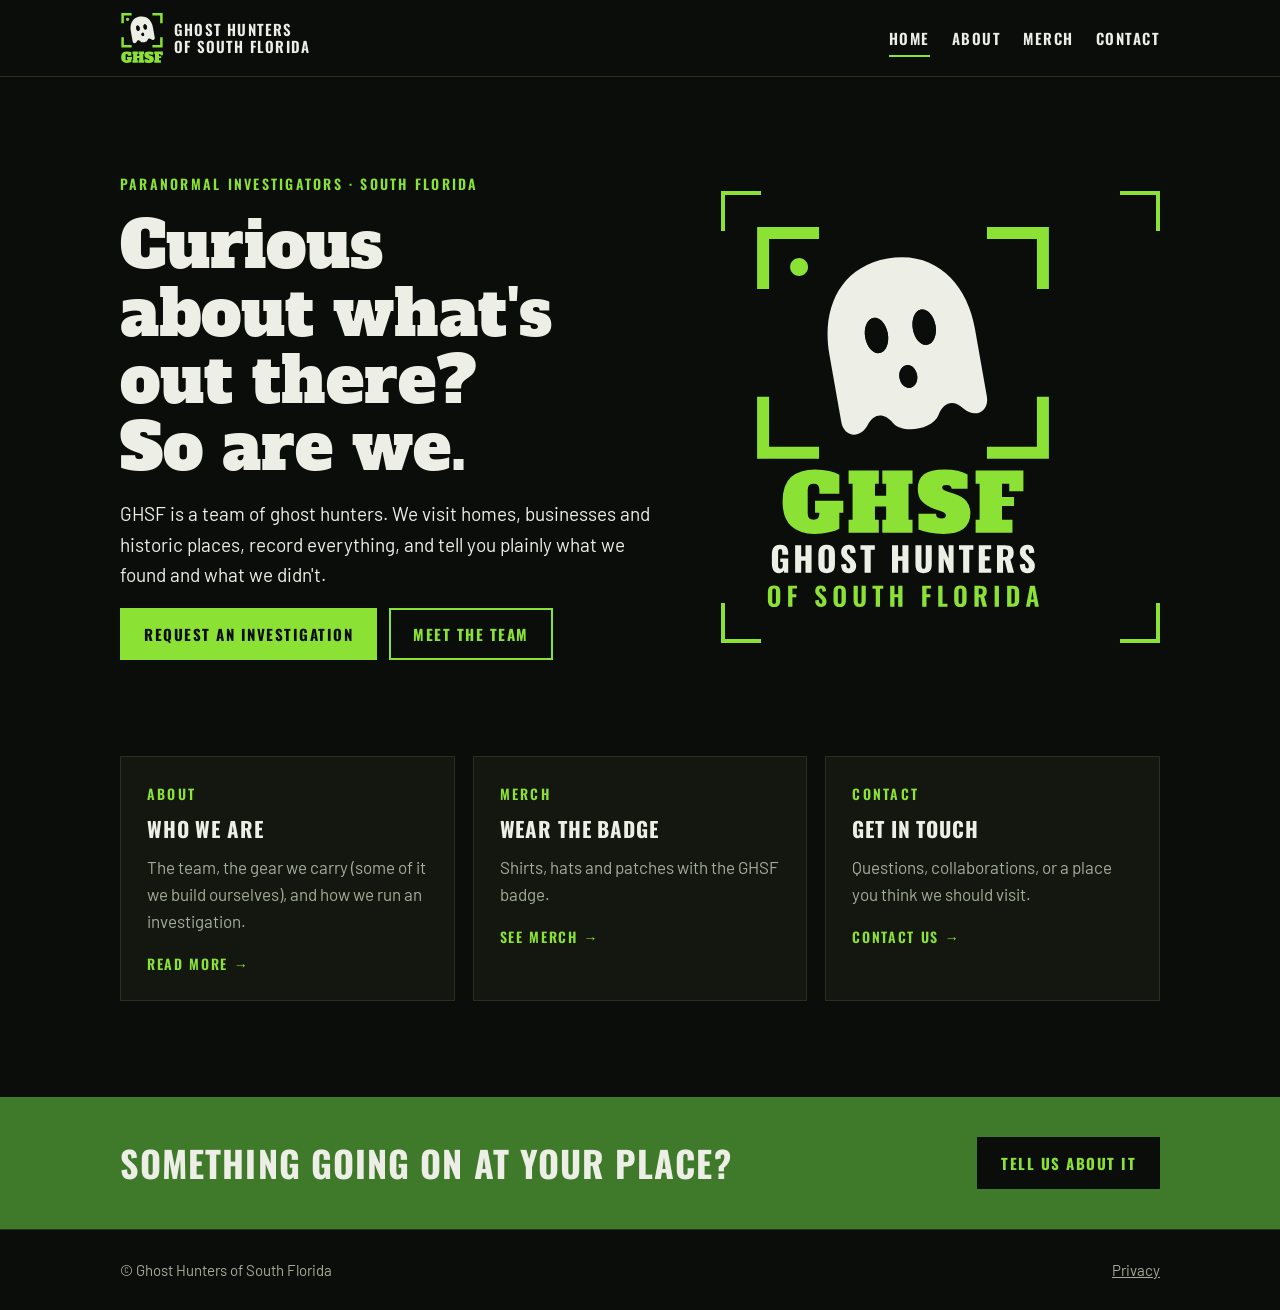
==== site/index.html @ 385f8197 "Site v1: Home, About, Merch, Contact, thanks; PostHog loader; Pages deploy Co-Authored-By: Claude Op" ====
<!doctype html>
<html lang="en">
<head>
  <meta charset="utf-8">
  <meta name="viewport" content="width=device-width, initial-scale=1">
  <title>Ghost Hunters of South Florida</title>
  <meta name="description" content="Ghost Hunters of South Florida (GHSF) is a paranormal investigation team. Request an investigation, meet the team, and get the gear.">
  <link rel="icon" href="img/favicon.svg" type="image/svg+xml">
  <link rel="preconnect" href="https://fonts.googleapis.com">
  <link rel="preconnect" href="https://fonts.gstatic.com" crossorigin>
  <link rel="stylesheet" href="https://fonts.googleapis.com/css2?family=Alfa+Slab+One&family=Barlow:wght@400;500;600&family=Oswald:wght@600;700&display=swap">
  <link rel="stylesheet" href="css/site.css">
  <script src="js/analytics.js"></script>
</head>
<body>
  <header class="site-header">
    <div class="wrap">
      <a class="brand" href="index.html"><img src="img/ghsf-mark.svg" alt=""><span>Ghost Hunters<br>of South Florida</span></a>
      <nav aria-label="Main">
        <ul>
          <li><a href="index.html" aria-current="page">Home</a></li>
          <li><a href="about.html">About</a></li>
          <li><a href="merch.html">Merch</a></li>
          <li><a href="contact.html">Contact</a></li>
        </ul>
      </nav>
    </div>
  </header>

  <main>
    <section class="hero section">
      <div class="wrap">
        <div class="stack">
          <span class="eyebrow">Paranormal investigators · South Florida</span>
          <h1>Curious about what's out there? So are we.</h1>
          <p class="lead">GHSF is a team of ghost hunters. We visit homes, businesses and historic places, record everything, and tell you plainly what we found and what we didn't.</p>
          <div class="btn-row">
            <a class="btn" href="contact.html?type=investigation">Request an investigation</a>
            <a class="btn ghost" href="about.html">Meet the team</a>
          </div>
        </div>
        <div class="vf"><img src="img/ghsf-badge.svg" alt="GHSF logo: a ghost in a camera viewfinder above the words Ghost Hunters of South Florida" width="300" height="388"></div>
      </div>
    </section>

    <section class="section" style="padding-top:0">
      <div class="wrap cards">
        <a class="card" href="about.html">
          <span class="eyebrow">About</span>
          <h3>Who we are</h3>
          <p class="muted">The team, the gear we carry (some of it we build ourselves), and how we run an investigation.</p>
          <span class="go">Read more →</span>
        </a>
        <a class="card" href="merch.html">
          <span class="eyebrow">Merch</span>
          <h3>Wear the badge</h3>
          <p class="muted">Shirts, hats and patches with the GHSF badge.</p>
          <span class="go">See merch →</span>
        </a>
        <a class="card" href="contact.html">
          <span class="eyebrow">Contact</span>
          <h3>Get in touch</h3>
          <p class="muted">Questions, collaborations, or a place you think we should visit.</p>
          <span class="go">Contact us →</span>
        </a>
      </div>
    </section>

    <section class="band">
      <div class="wrap">
        <h2>Something going on at your place?</h2>
        <a class="btn" href="contact.html?type=investigation">Tell us about it</a>
      </div>
    </section>
  </main>

  <footer class="site-footer">
    <div class="wrap">
      <span>© Ghost Hunters of South Florida</span>
      <a href="contact.html#privacy">Privacy</a>
    </div>
  </footer>
</body>
</html>
---- site/css/site.css ----
/* GHSF site. Palette = the four embroidery threads. Dark only, by design. */
:root {
  color-scheme: dark;
  --black: #0B0D0A;
  --lime: #8BE234;
  --deep: #3F7A2A;
  --bone: #EDEFE6;
  --panel: #13170F;
  --line: #26301F;
  --muted: #A3AD9B;

  --f-display: "Alfa Slab One", Georgia, serif;
  --f-label: "Oswald", "Arial Narrow", sans-serif;
  --f-body: "Barlow", system-ui, sans-serif;
  --gutter: clamp(16px, 4vw, 40px);
  --max: 1120px;
}

* { box-sizing: border-box; }
html { scroll-behavior: smooth; }
@media (prefers-reduced-motion: reduce) { html { scroll-behavior: auto; } * { transition: none !important; } }
body { margin: 0; background: var(--black); color: var(--bone); font: 17px/1.6 var(--f-body); }
img { max-width: 100%; display: block; }
a { color: var(--lime); }
:focus-visible { outline: 2px solid var(--lime); outline-offset: 3px; }

h1, h2, h3 { margin: 0; line-height: 1.1; text-wrap: balance; }
h1 { font: 400 clamp(36px, 6vw, 64px)/1.05 var(--f-display); }
h2 { font: 700 clamp(26px, 3.4vw, 36px)/1.1 var(--f-label); text-transform: uppercase; letter-spacing: .03em; }
h3 { font: 700 21px/1.2 var(--f-label); text-transform: uppercase; letter-spacing: .04em; }
p { margin: 0; max-width: 64ch; }
.eyebrow { font: 600 14px var(--f-label); letter-spacing: .16em; text-transform: uppercase; color: var(--lime); }
.lead { font-size: 19px; color: var(--bone); }
.muted { color: var(--muted); }

.wrap { width: 100%; max-width: var(--max); margin: 0 auto; padding-inline: var(--gutter); }
.section { padding-block: clamp(48px, 8vw, 96px); }
.stack { display: grid; gap: 18px; align-content: start; }

/* header */
.site-header { border-bottom: 1px solid var(--line); background: var(--black); position: sticky; top: 0; z-index: 10; }
.site-header .wrap { display: flex; flex-wrap: wrap; align-items: center; gap: 12px 24px; padding-block: 12px; }
.brand { display: flex; align-items: center; gap: 10px; text-decoration: none; color: var(--bone); margin-right: auto; }
.brand img { width: 44px; height: auto; }
.brand span { font: 600 15px/1.15 var(--f-label); letter-spacing: .08em; text-transform: uppercase; }
nav ul { list-style: none; margin: 0; padding: 0; display: flex; flex-wrap: wrap; gap: 4px 22px; }
nav a { font: 600 15px var(--f-label); letter-spacing: .1em; text-transform: uppercase; color: var(--bone); text-decoration: none; padding-block: 6px; border-bottom: 2px solid transparent; }
nav a:hover { color: var(--lime); }
nav a[aria-current="page"] { border-bottom-color: var(--lime); }

/* buttons */
.btn { display: inline-flex; align-items: center; gap: 8px; font: 700 15px var(--f-label); letter-spacing: .1em; text-transform: uppercase; text-decoration: none; padding: 13px 22px; border: 2px solid var(--lime); background: var(--lime); color: var(--black); cursor: pointer; }
.btn:hover { background: var(--bone); border-color: var(--bone); }
.btn.ghost { background: transparent; color: var(--lime); }
.btn.ghost:hover { color: var(--black); background: var(--lime); }
.btn-row { display: flex; flex-wrap: wrap; gap: 12px; }

/* viewfinder frame: four lime corner brackets */
.vf {
  --b: 4px; --l: clamp(22px, 4vw, 40px); --c: var(--lime);
  position: relative; padding: clamp(18px, 3vw, 32px);
  background:
    linear-gradient(var(--c) 0 0) top left / var(--l) var(--b),
    linear-gradient(var(--c) 0 0) top left / var(--b) var(--l),
    linear-gradient(var(--c) 0 0) top right / var(--l) var(--b),
    linear-gradient(var(--c) 0 0) top right / var(--b) var(--l),
    linear-gradient(var(--c) 0 0) bottom left / var(--l) var(--b),
    linear-gradient(var(--c) 0 0) bottom left / var(--b) var(--l),
    linear-gradient(var(--c) 0 0) bottom right / var(--l) var(--b),
    linear-gradient(var(--c) 0 0) bottom right / var(--b) var(--l);
  background-repeat: no-repeat;
}
.vf.rec::before { content: ""; position: absolute; top: calc(var(--l) * .55); left: calc(var(--l) * .55); width: 10px; height: 10px; border-radius: 50%; background: var(--lime); }

/* hero */
.hero .wrap { display: grid; grid-template-columns: minmax(0, 1.1fr) minmax(0, .9fr); gap: clamp(28px, 5vw, 64px); align-items: center; }
.hero .vf { max-width: 440px; justify-self: center; width: 100%; }
@media (max-width: 760px) { .hero .wrap { grid-template-columns: minmax(0, 1fr); } .hero .vf { max-width: 300px; order: -1; } }

/* cards */
.cards { display: grid; grid-template-columns: repeat(auto-fit, minmax(240px, 1fr)); gap: 18px; }
.card { background: var(--panel); border: 1px solid var(--line); padding: 26px; display: grid; gap: 12px; align-content: start; text-decoration: none; color: var(--bone); }
a.card:hover { border-color: var(--lime); }
.card .go { font: 600 14px var(--f-label); letter-spacing: .12em; text-transform: uppercase; color: var(--lime); margin-top: 6px; }

.band { background: var(--deep); }
.band .wrap { display: flex; flex-wrap: wrap; align-items: center; justify-content: space-between; gap: 20px; padding-block: 40px; }
.band .btn { background: var(--black); border-color: var(--black); color: var(--lime); }
.band .btn:hover { background: var(--bone); border-color: var(--bone); color: var(--black); }

.split { display: grid; grid-template-columns: minmax(0, 1fr) minmax(0, 1fr); gap: clamp(28px, 5vw, 56px); }
@media (max-width: 760px) { .split { grid-template-columns: minmax(0, 1fr); } }

/* draft note: content Michael still needs to supply */
.draft { border: 2px dashed var(--muted); padding: 20px; color: var(--muted); font-size: 15px; }
.draft strong { color: var(--bone); font-family: var(--f-label); letter-spacing: .08em; text-transform: uppercase; }

/* form */
form { display: grid; gap: 20px; }
fieldset { border: 0; margin: 0; padding: 0; display: grid; gap: 20px; min-width: 0; }
fieldset[disabled] { display: none; }
legend, label { font: 600 14px var(--f-label); letter-spacing: .1em; text-transform: uppercase; }
.field { display: grid; gap: 7px; }
.field small { color: var(--muted); font-size: 14px; }
input, select, textarea { font: inherit; color: var(--bone); background: var(--panel); border: 1px solid var(--line); padding: 12px 14px; width: 100%; border-radius: 0; }
input:focus, select:focus, textarea:focus { border-color: var(--lime); outline: none; }
textarea { min-height: 150px; resize: vertical; }
.two { display: grid; grid-template-columns: minmax(0, 1fr) minmax(0, 1fr); gap: 20px; }
@media (max-width: 600px) { .two { grid-template-columns: minmax(0, 1fr); } }
.choice { display: flex; flex-wrap: wrap; gap: 10px; }
.choice label { display: flex; align-items: center; gap: 10px; padding: 12px 16px; border: 1px solid var(--line); background: var(--panel); cursor: pointer; text-transform: none; letter-spacing: .02em; font: 500 16px var(--f-body); }
.choice label:has(input:checked) { border-color: var(--lime); }
.choice input { width: auto; accent-color: var(--lime); }
.hp { display: none; }

/* footer */
.site-footer { border-top: 1px solid var(--line); color: var(--muted); font-size: 15px; }
.site-footer .wrap { display: flex; flex-wrap: wrap; gap: 14px 28px; align-items: center; justify-content: space-between; padding-block: 28px; }
.site-footer a { color: var(--muted); }
.site-footer a:hover { color: var(--lime); }
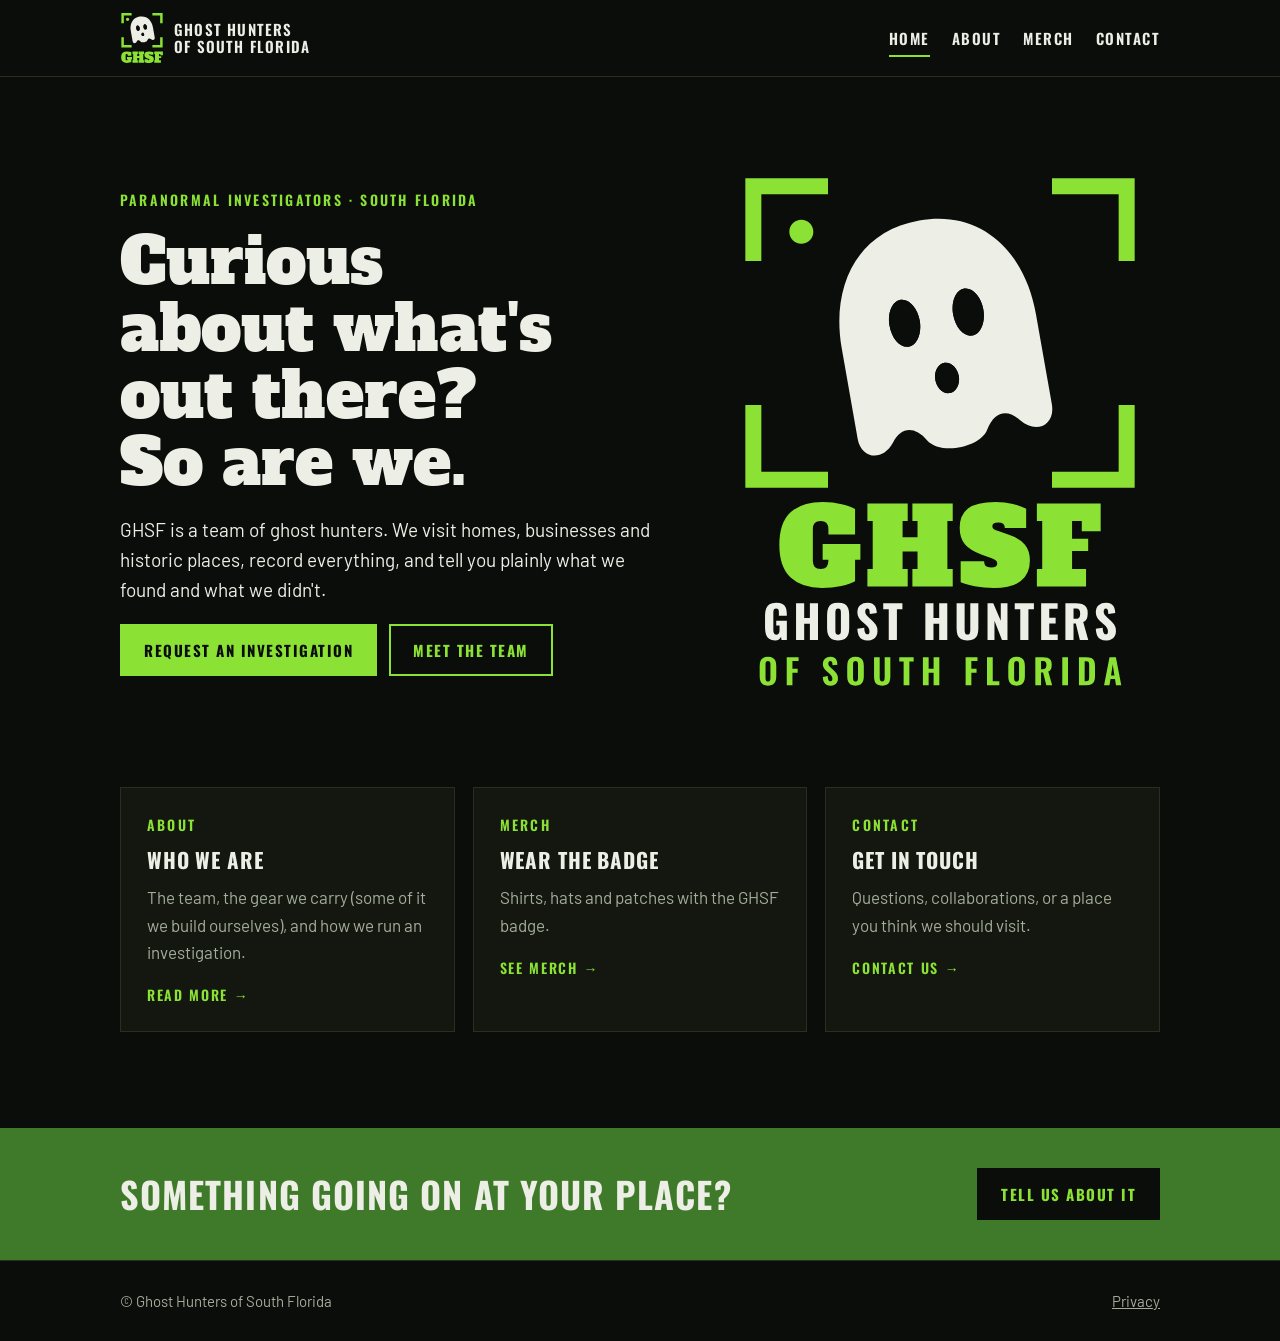
==== commit 7d9e3795: "Site: drop doubled viewfinder frames around logo images Co-Authored-By: Claude Opus 5.5 (1M context)" ====
--- a/site/index.html
+++ b/site/index.html
@@ -39,7 +39,7 @@
             <a class="btn ghost" href="about.html">Meet the team</a>
           </div>
         </div>
-        <div class="vf"><img src="img/ghsf-badge.svg" alt="GHSF logo: a ghost in a camera viewfinder above the words Ghost Hunters of South Florida" width="300" height="388"></div>
+        <div class="hero-badge"><img src="img/ghsf-badge.svg" alt="GHSF logo: a ghost in a camera viewfinder above the words Ghost Hunters of South Florida" width="300" height="388"></div>
       </div>
     </section>
 
--- a/site/css/site.css
+++ b/site/css/site.css
@@ -74,8 +74,9 @@
 
 /* hero */
 .hero .wrap { display: grid; grid-template-columns: minmax(0, 1.1fr) minmax(0, .9fr); gap: clamp(28px, 5vw, 64px); align-items: center; }
-.hero .vf { max-width: 440px; justify-self: center; width: 100%; }
-@media (max-width: 760px) { .hero .wrap { grid-template-columns: minmax(0, 1fr); } .hero .vf { max-width: 300px; order: -1; } }
+.hero-badge { max-width: 400px; justify-self: center; width: 100%; }
+.hero-badge img { width: 100%; height: auto; }
+@media (max-width: 760px) { .hero .wrap { grid-template-columns: minmax(0, 1fr); } .hero-badge { max-width: 240px; order: -1; } }
 
 /* cards */
 .cards { display: grid; grid-template-columns: repeat(auto-fit, minmax(240px, 1fr)); gap: 18px; }
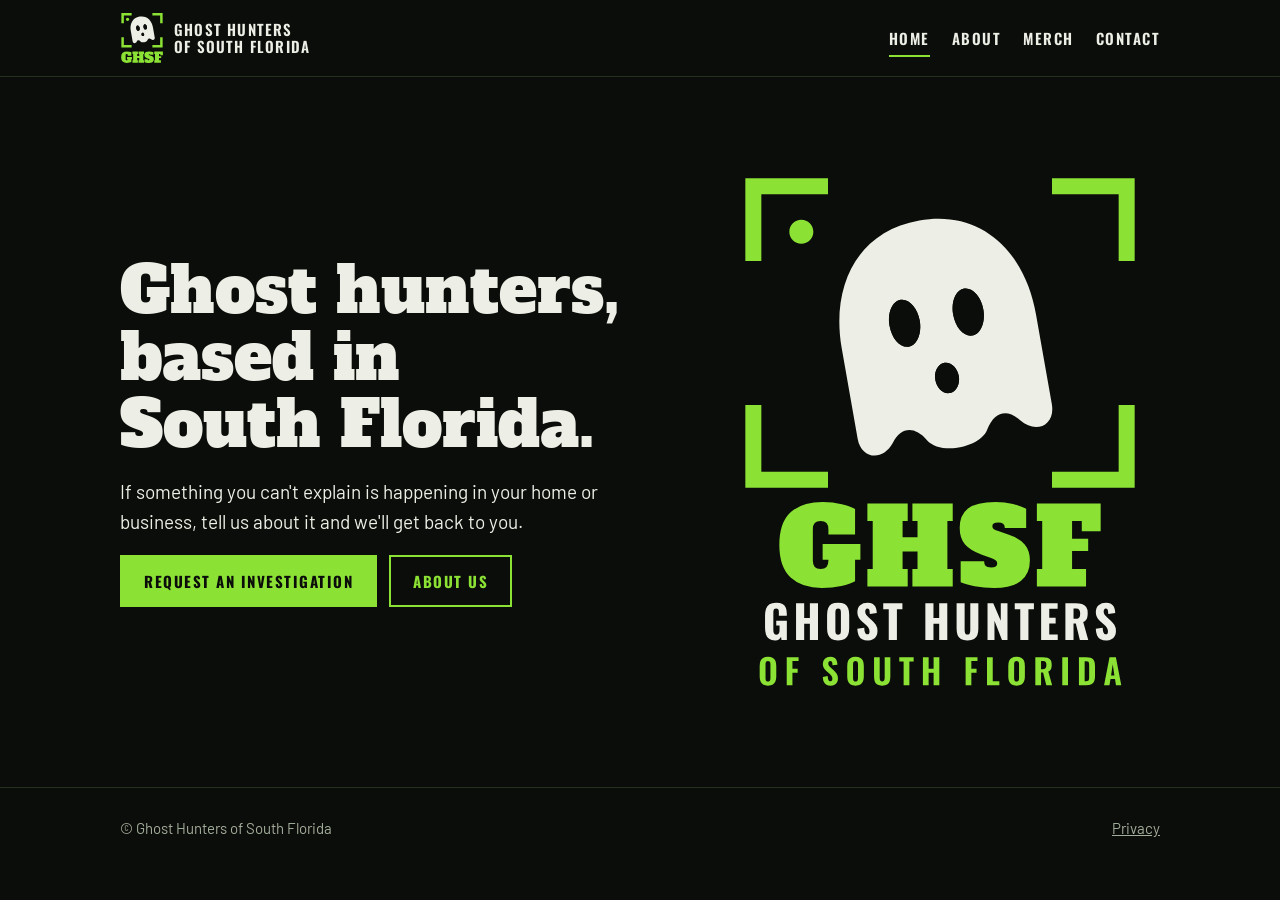
==== commit 6b1d5e35: "Remove AI-template tells: card grid, CTA bands, eyebrows, slogans, invented About copy, draft box; d" ====
--- a/site/index.html
+++ b/site/index.html
@@ -31,45 +31,14 @@
     <section class="hero section">
       <div class="wrap">
         <div class="stack">
-          <span class="eyebrow">Paranormal investigators · South Florida</span>
-          <h1>Curious about what's out there? So are we.</h1>
-          <p class="lead">GHSF is a team of ghost hunters. We visit homes, businesses and historic places, record everything, and tell you plainly what we found and what we didn't.</p>
+          <h1>Ghost hunters, based in South Florida.</h1>
+          <p class="lead">If something you can't explain is happening in your home or business, tell us about it and we'll get back to you.</p>
           <div class="btn-row">
             <a class="btn" href="contact.html?type=investigation">Request an investigation</a>
-            <a class="btn ghost" href="about.html">Meet the team</a>
+            <a class="btn ghost" href="about.html">About us</a>
           </div>
         </div>
         <div class="hero-badge"><img src="img/ghsf-badge.svg" alt="GHSF logo: a ghost in a camera viewfinder above the words Ghost Hunters of South Florida" width="300" height="388"></div>
-      </div>
-    </section>
-
-    <section class="section" style="padding-top:0">
-      <div class="wrap cards">
-        <a class="card" href="about.html">
-          <span class="eyebrow">About</span>
-          <h3>Who we are</h3>
-          <p class="muted">The team, the gear we carry (some of it we build ourselves), and how we run an investigation.</p>
-          <span class="go">Read more →</span>
-        </a>
-        <a class="card" href="merch.html">
-          <span class="eyebrow">Merch</span>
-          <h3>Wear the badge</h3>
-          <p class="muted">Shirts, hats and patches with the GHSF badge.</p>
-          <span class="go">See merch →</span>
-        </a>
-        <a class="card" href="contact.html">
-          <span class="eyebrow">Contact</span>
-          <h3>Get in touch</h3>
-          <p class="muted">Questions, collaborations, or a place you think we should visit.</p>
-          <span class="go">Contact us →</span>
-        </a>
-      </div>
-    </section>
-
-    <section class="band">
-      <div class="wrap">
-        <h2>Something going on at your place?</h2>
-        <a class="btn" href="contact.html?type=investigation">Tell us about it</a>
       </div>
     </section>
   </main>
--- a/site/css/site.css
+++ b/site/css/site.css
@@ -29,7 +29,6 @@
 h2 { font: 700 clamp(26px, 3.4vw, 36px)/1.1 var(--f-label); text-transform: uppercase; letter-spacing: .03em; }
 h3 { font: 700 21px/1.2 var(--f-label); text-transform: uppercase; letter-spacing: .04em; }
 p { margin: 0; max-width: 64ch; }
-.eyebrow { font: 600 14px var(--f-label); letter-spacing: .16em; text-transform: uppercase; color: var(--lime); }
 .lead { font-size: 19px; color: var(--bone); }
 .muted { color: var(--muted); }
 
@@ -55,22 +54,7 @@
 .btn.ghost:hover { color: var(--black); background: var(--lime); }
 .btn-row { display: flex; flex-wrap: wrap; gap: 12px; }
 
-/* viewfinder frame: four lime corner brackets */
-.vf {
-  --b: 4px; --l: clamp(22px, 4vw, 40px); --c: var(--lime);
-  position: relative; padding: clamp(18px, 3vw, 32px);
-  background:
-    linear-gradient(var(--c) 0 0) top left / var(--l) var(--b),
-    linear-gradient(var(--c) 0 0) top left / var(--b) var(--l),
-    linear-gradient(var(--c) 0 0) top right / var(--l) var(--b),
-    linear-gradient(var(--c) 0 0) top right / var(--b) var(--l),
-    linear-gradient(var(--c) 0 0) bottom left / var(--l) var(--b),
-    linear-gradient(var(--c) 0 0) bottom left / var(--b) var(--l),
-    linear-gradient(var(--c) 0 0) bottom right / var(--l) var(--b),
-    linear-gradient(var(--c) 0 0) bottom right / var(--b) var(--l);
-  background-repeat: no-repeat;
-}
-.vf.rec::before { content: ""; position: absolute; top: calc(var(--l) * .55); left: calc(var(--l) * .55); width: 10px; height: 10px; border-radius: 50%; background: var(--lime); }
+.btn:disabled { background: transparent; border-color: var(--line); color: var(--muted); cursor: not-allowed; }
 
 /* hero */
 .hero .wrap { display: grid; grid-template-columns: minmax(0, 1.1fr) minmax(0, .9fr); gap: clamp(28px, 5vw, 64px); align-items: center; }
@@ -78,29 +62,14 @@
 .hero-badge img { width: 100%; height: auto; }
 @media (max-width: 760px) { .hero .wrap { grid-template-columns: minmax(0, 1fr); } .hero-badge { max-width: 240px; order: -1; } }
 
-/* cards */
-.cards { display: grid; grid-template-columns: repeat(auto-fit, minmax(240px, 1fr)); gap: 18px; }
-.card { background: var(--panel); border: 1px solid var(--line); padding: 26px; display: grid; gap: 12px; align-content: start; text-decoration: none; color: var(--bone); }
-a.card:hover { border-color: var(--lime); }
-.card .go { font: 600 14px var(--f-label); letter-spacing: .12em; text-transform: uppercase; color: var(--lime); margin-top: 6px; }
-
-.band { background: var(--deep); }
-.band .wrap { display: flex; flex-wrap: wrap; align-items: center; justify-content: space-between; gap: 20px; padding-block: 40px; }
-.band .btn { background: var(--black); border-color: var(--black); color: var(--lime); }
-.band .btn:hover { background: var(--bone); border-color: var(--bone); color: var(--black); }
-
 .split { display: grid; grid-template-columns: minmax(0, 1fr) minmax(0, 1fr); gap: clamp(28px, 5vw, 56px); }
 @media (max-width: 760px) { .split { grid-template-columns: minmax(0, 1fr); } }
-
-/* draft note: content Michael still needs to supply */
-.draft { border: 2px dashed var(--muted); padding: 20px; color: var(--muted); font-size: 15px; }
-.draft strong { color: var(--bone); font-family: var(--f-label); letter-spacing: .08em; text-transform: uppercase; }
 
 /* form */
 form { display: grid; gap: 20px; }
 fieldset { border: 0; margin: 0; padding: 0; display: grid; gap: 20px; min-width: 0; }
 fieldset[disabled] { display: none; }
-legend, label { font: 600 14px var(--f-label); letter-spacing: .1em; text-transform: uppercase; }
+legend, label, .field-label { font: 600 14px var(--f-label); letter-spacing: .1em; text-transform: uppercase; }
 .field { display: grid; gap: 7px; }
 .field small { color: var(--muted); font-size: 14px; }
 input, select, textarea { font: inherit; color: var(--bone); background: var(--panel); border: 1px solid var(--line); padding: 12px 14px; width: 100%; border-radius: 0; }
